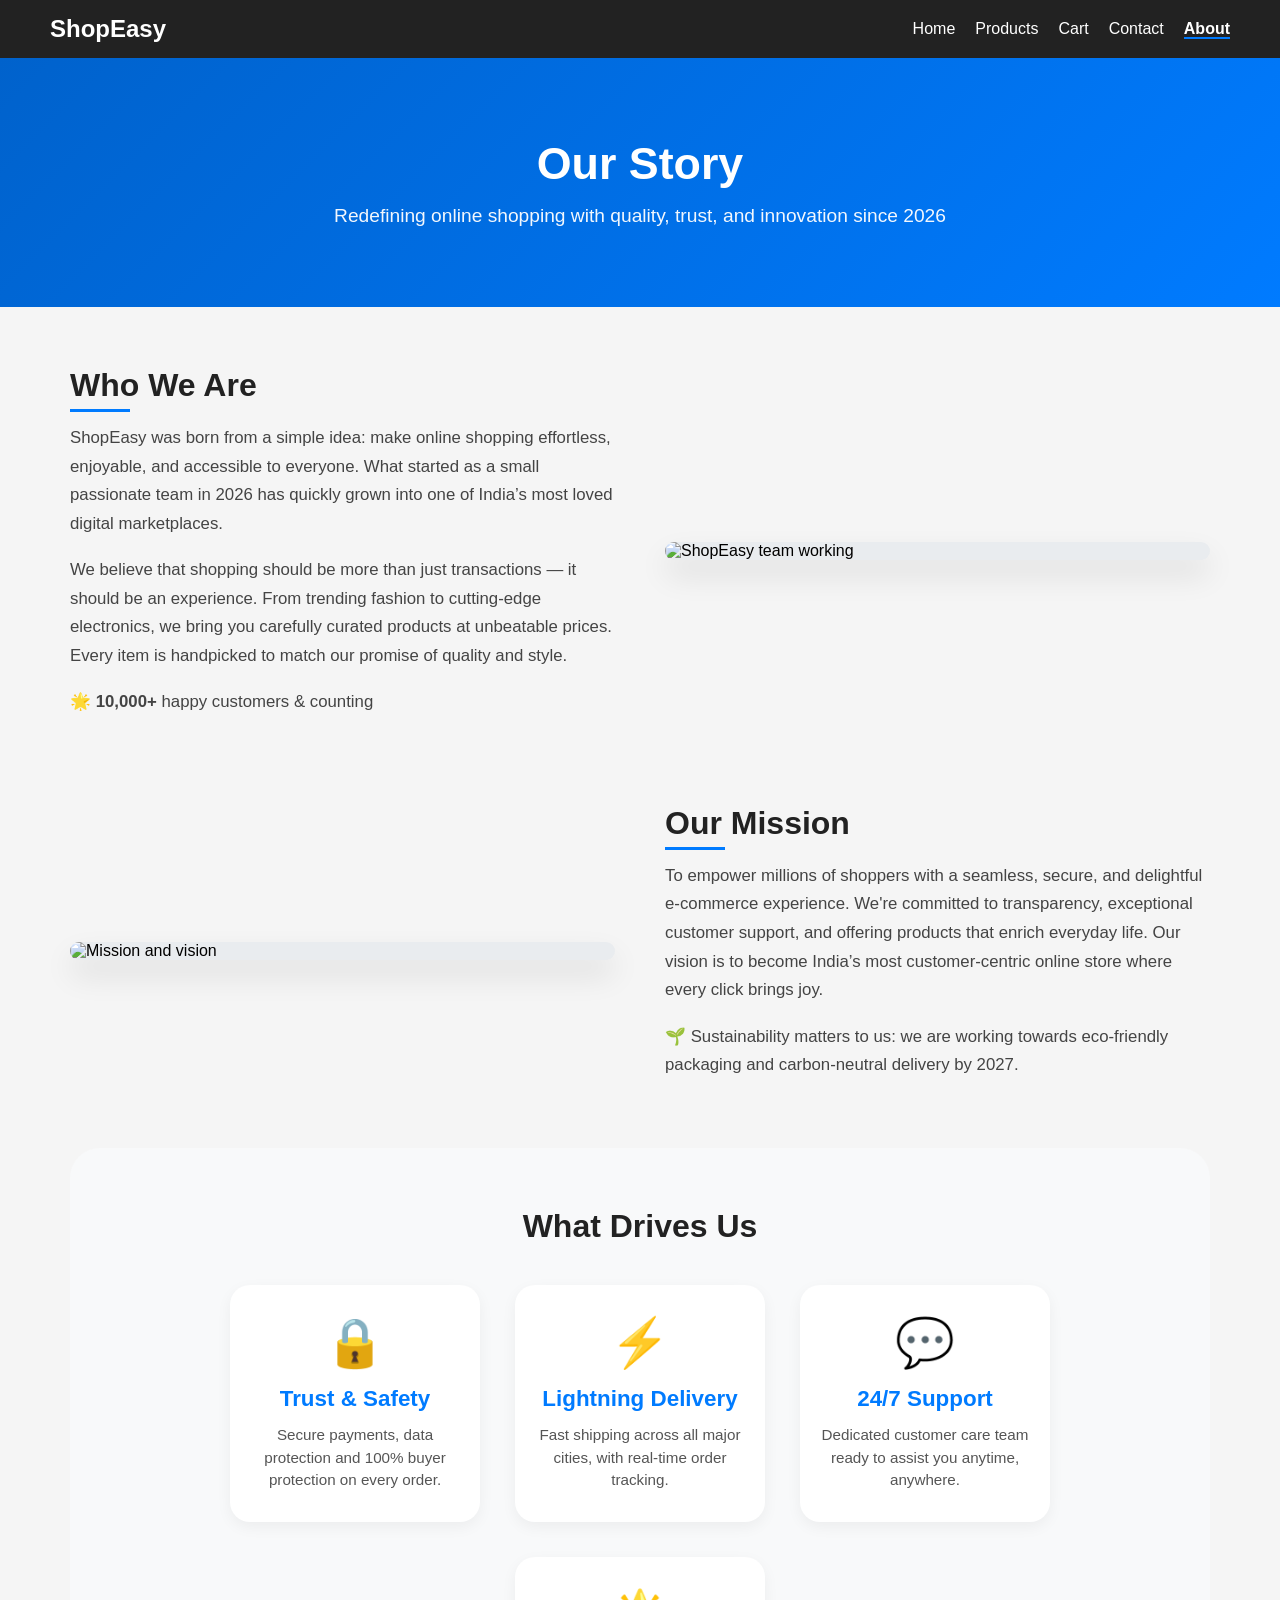
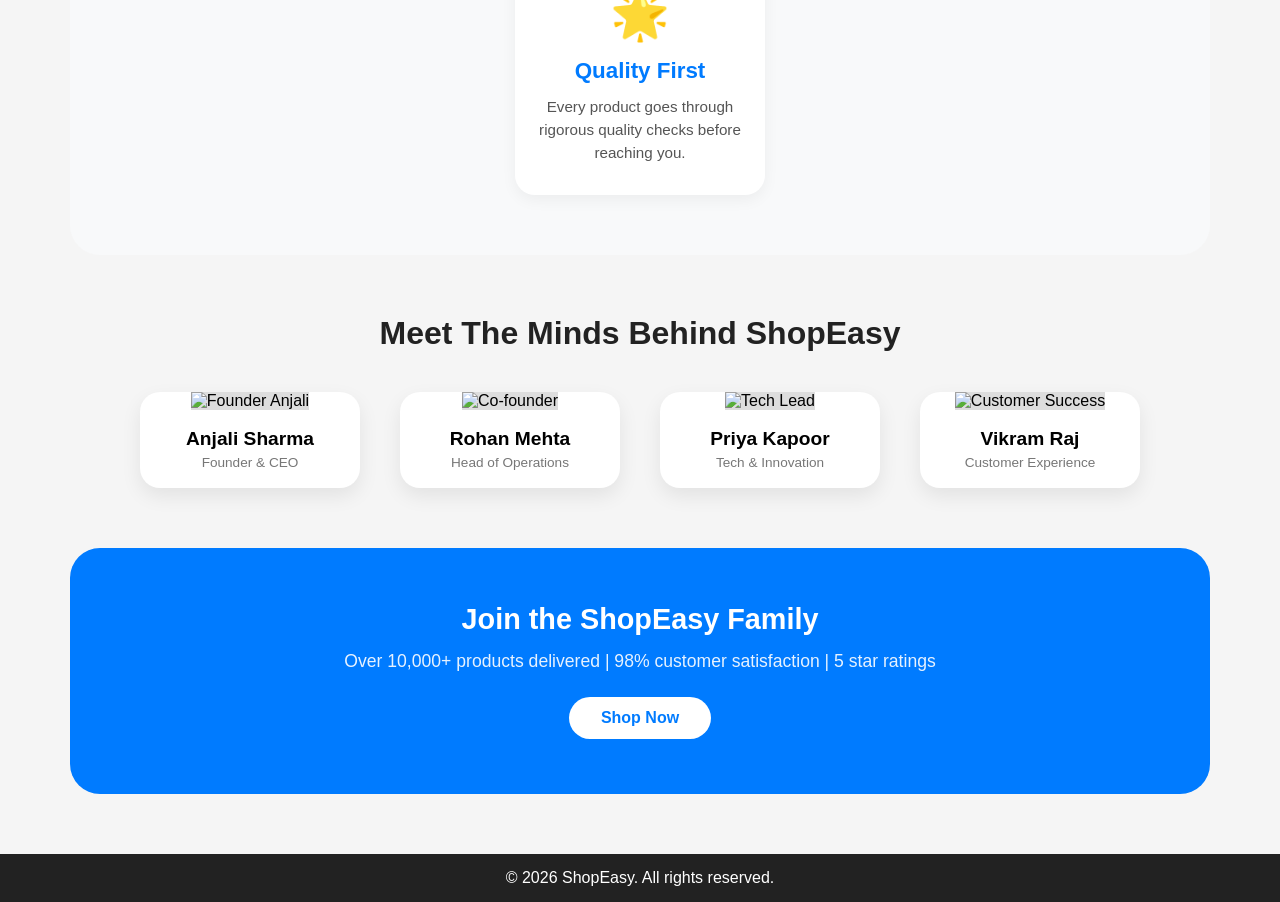
==== about.html @ 206173db "added aboutus page" ====
<!DOCTYPE html>
<html lang="en">
<head>
    <meta charset="UTF-8">
    <meta name="viewport" content="width=device-width, initial-scale=1.0">
    <title>ShopEasy - About Us</title>
    <link rel="stylesheet" href="style.css">
    <style>
        /* Additional about page specific styles - maintaining same design language */
        .about-hero {
            background: linear-gradient(135deg, #0062cc, #007bff);
            text-align: center;
            padding: 80px 20px;
            color: white;
        }

        .about-hero h2 {
            font-size: 2.8rem;
            margin-bottom: 1rem;
        }

        .about-hero p {
            font-size: 1.2rem;
            max-width: 700px;
            margin: 0 auto;
            opacity: 0.95;
        }

        .about-section {
            max-width: 1200px;
            margin: 60px auto;
            padding: 0 30px;
        }

        .story-grid {
            display: flex;
            gap: 50px;
            align-items: center;
            flex-wrap: wrap;
            margin-bottom: 70px;
        }

        .story-text {
            flex: 1;
            min-width: 280px;
        }

        .story-text h3 {
            font-size: 2rem;
            color: #222;
            margin-bottom: 20px;
            position: relative;
            display: inline-block;
        }

        .story-text h3:after {
            content: '';
            position: absolute;
            bottom: -8px;
            left: 0;
            width: 60px;
            height: 3px;
            background: #007bff;
        }

        .story-text p {
            font-size: 1.05rem;
            line-height: 1.7;
            color: #444;
            margin-bottom: 18px;
        }

        .story-image {
            flex: 1;
            min-width: 280px;
            background: #e9ecef;
            border-radius: 20px;
            overflow: hidden;
            box-shadow: 0 15px 30px rgba(0,0,0,0.1);
            transition: transform 0.3s ease;
        }

        .story-image:hover {
            transform: scale(1.02);
        }

        .story-image img {
            width: 100%;
            height: auto;
            display: block;
        }

        .values-section {
            background: #f8f9fa;
            padding: 60px 30px;
            border-radius: 30px;
            margin: 50px 0;
        }

        .values-section h3 {
            text-align: center;
            font-size: 2rem;
            margin-bottom: 40px;
            color: #222;
        }

        .values-grid {
            display: flex;
            justify-content: center;
            gap: 35px;
            flex-wrap: wrap;
            max-width: 1100px;
            margin: 0 auto;
        }

        .value-card {
            background: white;
            padding: 30px 20px;
            border-radius: 20px;
            text-align: center;
            width: 250px;
            box-shadow: 0 5px 15px rgba(0,0,0,0.05);
            transition: all 0.3s ease;
        }

        .value-card:hover {
            transform: translateY(-8px);
            box-shadow: 0 15px 30px rgba(0,0,0,0.1);
        }

        .value-icon {
            font-size: 3rem;
            margin-bottom: 15px;
        }

        .value-card h4 {
            font-size: 1.4rem;
            margin-bottom: 12px;
            color: #007bff;
        }

        .value-card p {
            color: #555;
            font-size: 0.95rem;
            line-height: 1.5;
        }

        .team-section {
            margin-top: 60px;
            margin-bottom: 60px;
        }

        .team-section h3 {
            text-align: center;
            font-size: 2rem;
            margin-bottom: 40px;
            color: #222;
        }

        .team-grid {
            display: flex;
            justify-content: center;
            gap: 40px;
            flex-wrap: wrap;
        }

        .team-member {
            background: white;
            border-radius: 20px;
            overflow: hidden;
            width: 220px;
            text-align: center;
            box-shadow: 0 8px 20px rgba(0,0,0,0.08);
            transition: 0.2s;
        }

        .team-member img {
            width: 100%;
            height: 220px;
            object-fit: cover;
            background: #ddd;
        }

        .team-member h4 {
            margin: 18px 0 5px;
            font-size: 1.2rem;
        }

        .team-member p {
            color: #777;
            font-size: 0.85rem;
            margin-bottom: 18px;
        }

        .cta-about {
            background: #007bff;
            text-align: center;
            padding: 55px 20px;
            border-radius: 30px;
            color: white;
            margin: 50px 0 30px;
        }

        .cta-about h3 {
            font-size: 1.8rem;
            margin-bottom: 15px;
        }

        .cta-about p {
            font-size: 1.1rem;
            max-width: 600px;
            margin: 0 auto 25px;
            opacity: 0.9;
        }

        .cta-button {
            background: white;
            color: #007bff;
            padding: 12px 32px;
            font-size: 1rem;
            border: none;
            border-radius: 40px;
            font-weight: bold;
            cursor: pointer;
            transition: 0.2s;
        }

        .cta-button:hover {
            transform: scale(1.05);
            background: #f0f0f0;
        }

        @media (max-width: 768px) {
            .about-hero h2 { font-size: 2rem; }
            .story-grid { flex-direction: column; }
            .values-grid { gap: 20px; }
            .team-grid { gap: 25px; }
            .about-section { padding: 0 20px; }
        }
    </style>
</head>
<body>

    <!-- Navbar (consistent with original) -->
    <header>
        <nav class="navbar">
            <h1 class="logo">ShopEasy</h1>
            <ul class="nav-links">
                <li><a href="index.html">Home</a></li>
                <li><a href="#">Products</a></li>
                <li><a href="#">Cart</a></li>
                <li><a href="#">Contact</a></li>
                <li><a href="about.html" style="font-weight: bold; border-bottom: 2px solid #007bff;">About</a></li>
            </ul>
        </nav>
    </header>

    <!-- About Hero Section -->
    <section class="about-hero">
        <h2>Our Story</h2>
        <p>Redefining online shopping with quality, trust, and innovation since 2026</p>
    </section>

    <!-- Main About Content -->
    <div class="about-section">
        <!-- Who We Are -->
        <div class="story-grid">
            <div class="story-text">
                <h3>Who We Are</h3>
                <p>ShopEasy was born from a simple idea: make online shopping effortless, enjoyable, and accessible to everyone. What started as a small passionate team in 2026 has quickly grown into one of India’s most loved digital marketplaces.</p>
                <p>We believe that shopping should be more than just transactions — it should be an experience. From trending fashion to cutting-edge electronics, we bring you carefully curated products at unbeatable prices. Every item is handpicked to match our promise of quality and style.</p>
                <p>🌟 <strong>10,000+</strong> happy customers & counting</p>
            </div>
            <div class="story-image">
                <img src="https://placehold.co/600x400/e9ecef/495057?text=ShopEasy+Team" alt="ShopEasy team working">
            </div>
        </div>

        <!-- Our Mission & Vision -->
        <div class="story-grid" style="flex-direction: row-reverse; margin-bottom: 40px;">
            <div class="story-text">
                <h3>Our Mission</h3>
                <p>To empower millions of shoppers with a seamless, secure, and delightful e-commerce experience. We're committed to transparency, exceptional customer support, and offering products that enrich everyday life. Our vision is to become India’s most customer-centric online store where every click brings joy.</p>
                <p>🌱 Sustainability matters to us: we are working towards eco-friendly packaging and carbon-neutral delivery by 2027.</p>
            </div>
            <div class="story-image">
                <img src="https://placehold.co/600x400/e9ecef/495057?text=Mission+Driven" alt="Mission and vision">
            </div>
        </div>

        <!-- Core Values Section -->
        <div class="values-section">
            <h3>What Drives Us</h3>
            <div class="values-grid">
                <div class="value-card">
                    <div class="value-icon">🔒</div>
                    <h4>Trust & Safety</h4>
                    <p>Secure payments, data protection and 100% buyer protection on every order.</p>
                </div>
                <div class="value-card">
                    <div class="value-icon">⚡</div>
                    <h4>Lightning Delivery</h4>
                    <p>Fast shipping across all major cities, with real-time order tracking.</p>
                </div>
                <div class="value-card">
                    <div class="value-icon">💬</div>
                    <h4>24/7 Support</h4>
                    <p>Dedicated customer care team ready to assist you anytime, anywhere.</p>
                </div>
                <div class="value-card">
                    <div class="value-icon">🌟</div>
                    <h4>Quality First</h4>
                    <p>Every product goes through rigorous quality checks before reaching you.</p>
                </div>
            </div>
        </div>

        <!-- Meet the Team -->
        <div class="team-section">
            <h3>Meet The Minds Behind ShopEasy</h3>
            <div class="team-grid">
                <div class="team-member">
                    <img src="https://placehold.co/300x300/cccccc/ffffff?text=Anjali+S" alt="Founder Anjali">
                    <h4>Anjali Sharma</h4>
                    <p>Founder & CEO</p>
                </div>
                <div class="team-member">
                    <img src="https://placehold.co/300x300/cccccc/ffffff?text=Rohan+M" alt="Co-founder">
                    <h4>Rohan Mehta</h4>
                    <p>Head of Operations</p>
                </div>
                <div class="team-member">
                    <img src="https://placehold.co/300x300/cccccc/ffffff?text=Priya+K" alt="Tech Lead">
                    <h4>Priya Kapoor</h4>
                    <p>Tech & Innovation</p>
                </div>
                <div class="team-member">
                    <img src="https://placehold.co/300x300/cccccc/ffffff?text=Vikram+R" alt="Customer Success">
                    <h4>Vikram Raj</h4>
                    <p>Customer Experience</p>
                </div>
            </div>
        </div>

        <!-- Call to action / Achievements -->
        <div class="cta-about">
            <h3>Join the ShopEasy Family</h3>
            <p>Over 10,000+ products delivered | 98% customer satisfaction | 5 star ratings</p>
            <button class="cta-button" onclick="window.location.href='index.html'">Shop Now</button>
        </div>
    </div>

    <!-- Footer (exactly matching original) -->
    <footer>
        <p>© 2026 ShopEasy. All rights reserved.</p>
    </footer>

    <script>
        // Optional: small interactive console greeting to match dynamic spirit (keeps same style)
        console.log("ShopEasy About Us page loaded — crafted with same design language");
        // Also ensure any 'Add to Cart' buttons on main page are not affected. Just for consistency.
    </script>
</body>
</html>
---- style.css ----
* {
    margin: 0;
    padding: 0;
    box-sizing: border-box;
    font-family: Arial, sans-serif;
}

body {
    background-color: #f5f5f5;
}

/* Navbar */
.navbar {
    display: flex;
    justify-content: space-between;
    align-items: center;
    background-color: #222;
    padding: 15px 50px;
    color: white;
}

.nav-links {
    list-style: none;
    display: flex;
}

.nav-links li {
    margin-left: 20px;
}

.nav-links a {
    color: white;
    text-decoration: none;
}

/* Hero */
.hero {
    text-align: center;
    padding: 60px 20px;
    background-color: #007bff;
    color: white;
}

.hero button {
    margin-top: 15px;
    padding: 10px 20px;
    border: none;
    background: white;
    color: #007bff;
    cursor: pointer;
}

/* Products */
.products {
    padding: 40px;
    text-align: center;
}

.product-container {
    display: flex;
    justify-content: center;
    gap: 20px;
    margin-top: 20px;
}

.product-card {
    background: white;
    padding: 15px;
    border-radius: 10px;
    width: 200px;
}

.product-card img {
    width: 100%;
}

.product-card button {
    margin-top: 10px;
    padding: 8px;
    border: none;
    background: #28a745;
    color: white;
    cursor: pointer;
}

/* Footer */
footer {
    text-align: center;
    padding: 15px;
    background: #222;
    color: white;
    margin-top: 20px;
}
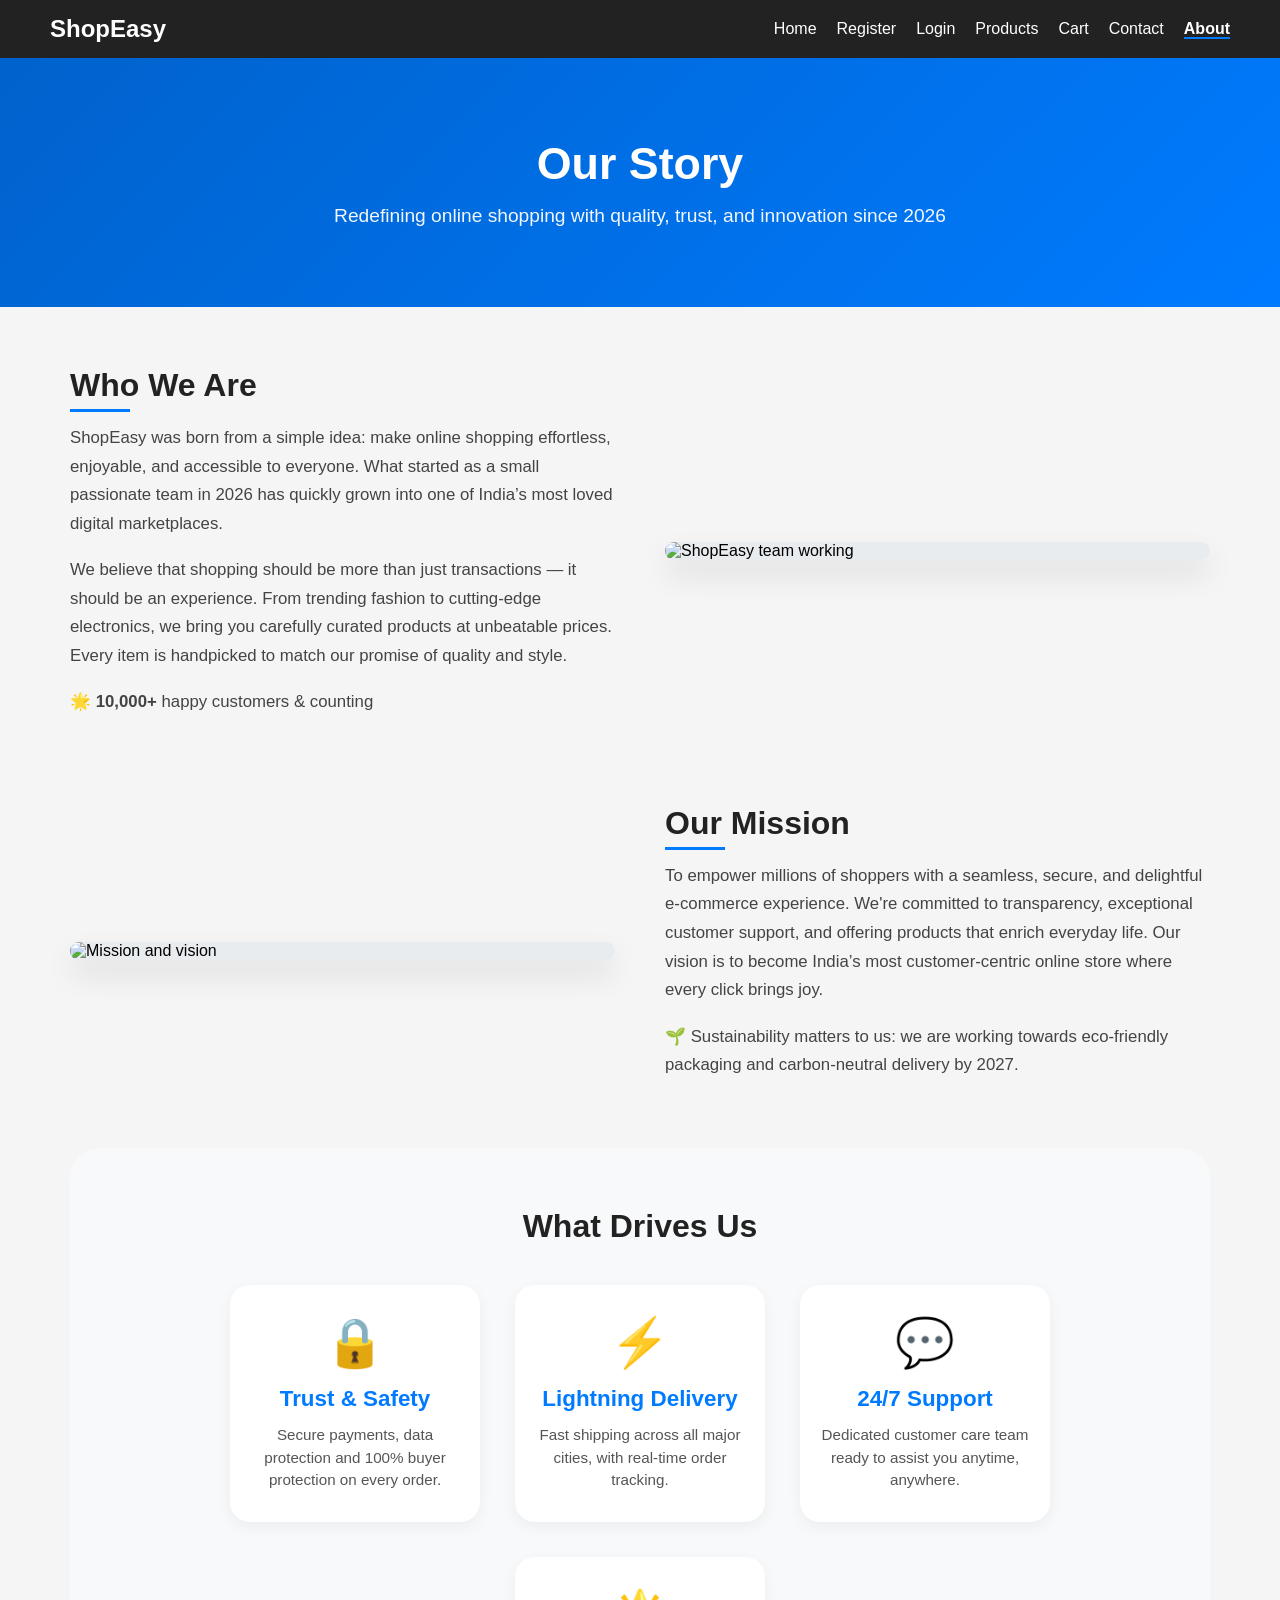
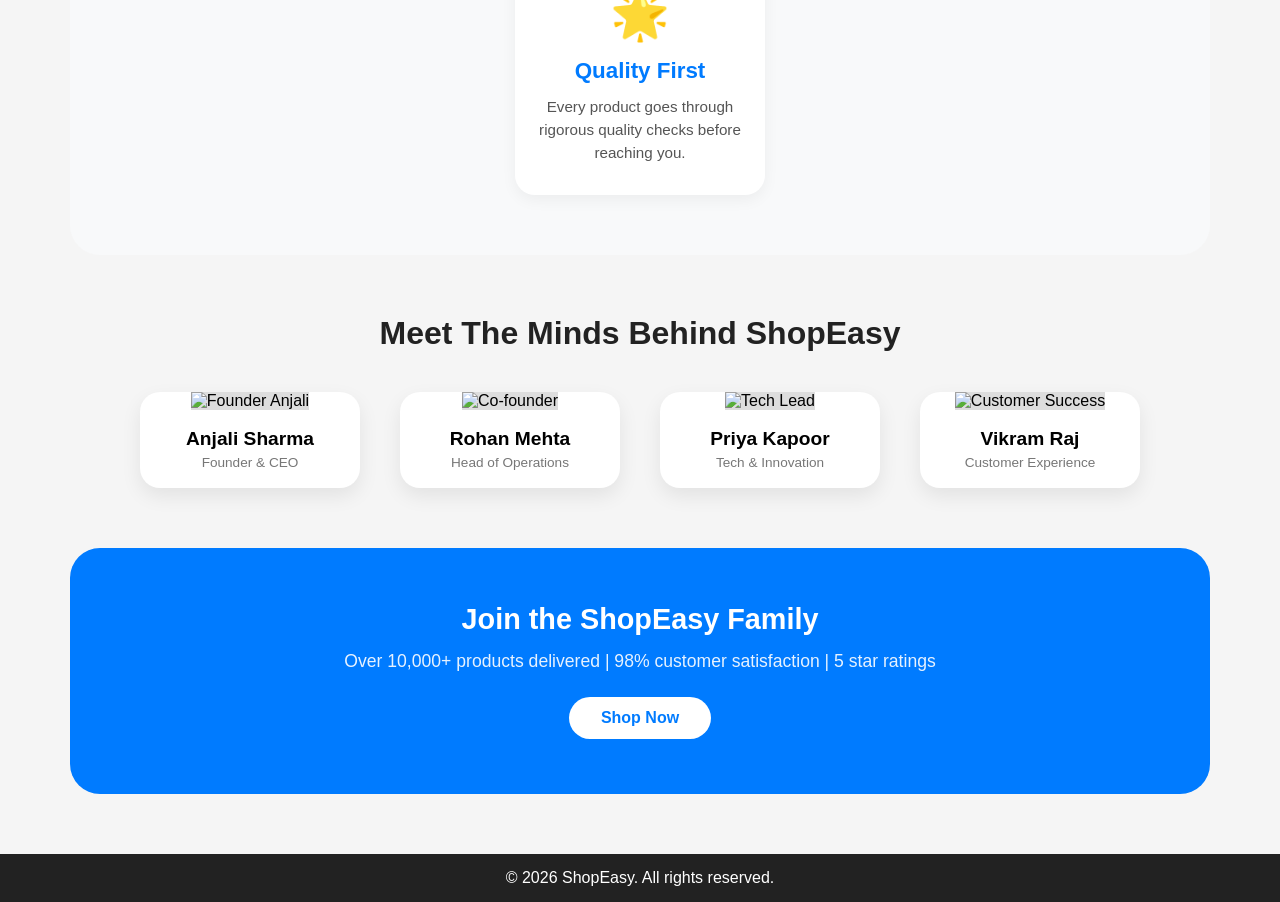
==== commit 8bfcec33: "changed the code in some file" ====
--- a/about.html
+++ b/about.html
@@ -1,5 +1,6 @@
 <!DOCTYPE html>
 <html lang="en">
+
 <head>
     <meta charset="UTF-8">
     <meta name="viewport" content="width=device-width, initial-scale=1.0">
@@ -76,7 +77,7 @@
             background: #e9ecef;
             border-radius: 20px;
             overflow: hidden;
-            box-shadow: 0 15px 30px rgba(0,0,0,0.1);
+            box-shadow: 0 15px 30px rgba(0, 0, 0, 0.1);
             transition: transform 0.3s ease;
         }
 
@@ -119,13 +120,13 @@
             border-radius: 20px;
             text-align: center;
             width: 250px;
-            box-shadow: 0 5px 15px rgba(0,0,0,0.05);
+            box-shadow: 0 5px 15px rgba(0, 0, 0, 0.05);
             transition: all 0.3s ease;
         }
 
         .value-card:hover {
             transform: translateY(-8px);
-            box-shadow: 0 15px 30px rgba(0,0,0,0.1);
+            box-shadow: 0 15px 30px rgba(0, 0, 0, 0.1);
         }
 
         .value-icon {
@@ -170,7 +171,7 @@
             overflow: hidden;
             width: 220px;
             text-align: center;
-            box-shadow: 0 8px 20px rgba(0,0,0,0.08);
+            box-shadow: 0 8px 20px rgba(0, 0, 0, 0.08);
             transition: 0.2s;
         }
 
@@ -231,14 +232,29 @@
         }
 
         @media (max-width: 768px) {
-            .about-hero h2 { font-size: 2rem; }
-            .story-grid { flex-direction: column; }
-            .values-grid { gap: 20px; }
-            .team-grid { gap: 25px; }
-            .about-section { padding: 0 20px; }
+            .about-hero h2 {
+                font-size: 2rem;
+            }
+
+            .story-grid {
+                flex-direction: column;
+            }
+
+            .values-grid {
+                gap: 20px;
+            }
+
+            .team-grid {
+                gap: 25px;
+            }
+
+            .about-section {
+                padding: 0 20px;
+            }
         }
     </style>
 </head>
+
 <body>
 
     <!-- Navbar (consistent with original) -->
@@ -247,6 +263,8 @@
             <h1 class="logo">ShopEasy</h1>
             <ul class="nav-links">
                 <li><a href="index.html">Home</a></li>
+                <li><a href="register.html">Register</a></li>
+                <li><a href="login.html">Login</a></li>
                 <li><a href="#">Products</a></li>
                 <li><a href="#">Cart</a></li>
                 <li><a href="#">Contact</a></li>
@@ -267,8 +285,12 @@
         <div class="story-grid">
             <div class="story-text">
                 <h3>Who We Are</h3>
-                <p>ShopEasy was born from a simple idea: make online shopping effortless, enjoyable, and accessible to everyone. What started as a small passionate team in 2026 has quickly grown into one of India’s most loved digital marketplaces.</p>
-                <p>We believe that shopping should be more than just transactions — it should be an experience. From trending fashion to cutting-edge electronics, we bring you carefully curated products at unbeatable prices. Every item is handpicked to match our promise of quality and style.</p>
+                <p>ShopEasy was born from a simple idea: make online shopping effortless, enjoyable, and accessible to
+                    everyone. What started as a small passionate team in 2026 has quickly grown into one of India’s most
+                    loved digital marketplaces.</p>
+                <p>We believe that shopping should be more than just transactions — it should be an experience. From
+                    trending fashion to cutting-edge electronics, we bring you carefully curated products at unbeatable
+                    prices. Every item is handpicked to match our promise of quality and style.</p>
                 <p>🌟 <strong>10,000+</strong> happy customers & counting</p>
             </div>
             <div class="story-image">
@@ -280,8 +302,12 @@
         <div class="story-grid" style="flex-direction: row-reverse; margin-bottom: 40px;">
             <div class="story-text">
                 <h3>Our Mission</h3>
-                <p>To empower millions of shoppers with a seamless, secure, and delightful e-commerce experience. We're committed to transparency, exceptional customer support, and offering products that enrich everyday life. Our vision is to become India’s most customer-centric online store where every click brings joy.</p>
-                <p>🌱 Sustainability matters to us: we are working towards eco-friendly packaging and carbon-neutral delivery by 2027.</p>
+                <p>To empower millions of shoppers with a seamless, secure, and delightful e-commerce experience. We're
+                    committed to transparency, exceptional customer support, and offering products that enrich everyday
+                    life. Our vision is to become India’s most customer-centric online store where every click brings
+                    joy.</p>
+                <p>🌱 Sustainability matters to us: we are working towards eco-friendly packaging and carbon-neutral
+                    delivery by 2027.</p>
             </div>
             <div class="story-image">
                 <img src="https://placehold.co/600x400/e9ecef/495057?text=Mission+Driven" alt="Mission and vision">
@@ -361,4 +387,5 @@
         // Also ensure any 'Add to Cart' buttons on main page are not affected. Just for consistency.
     </script>
 </body>
+
 </html>
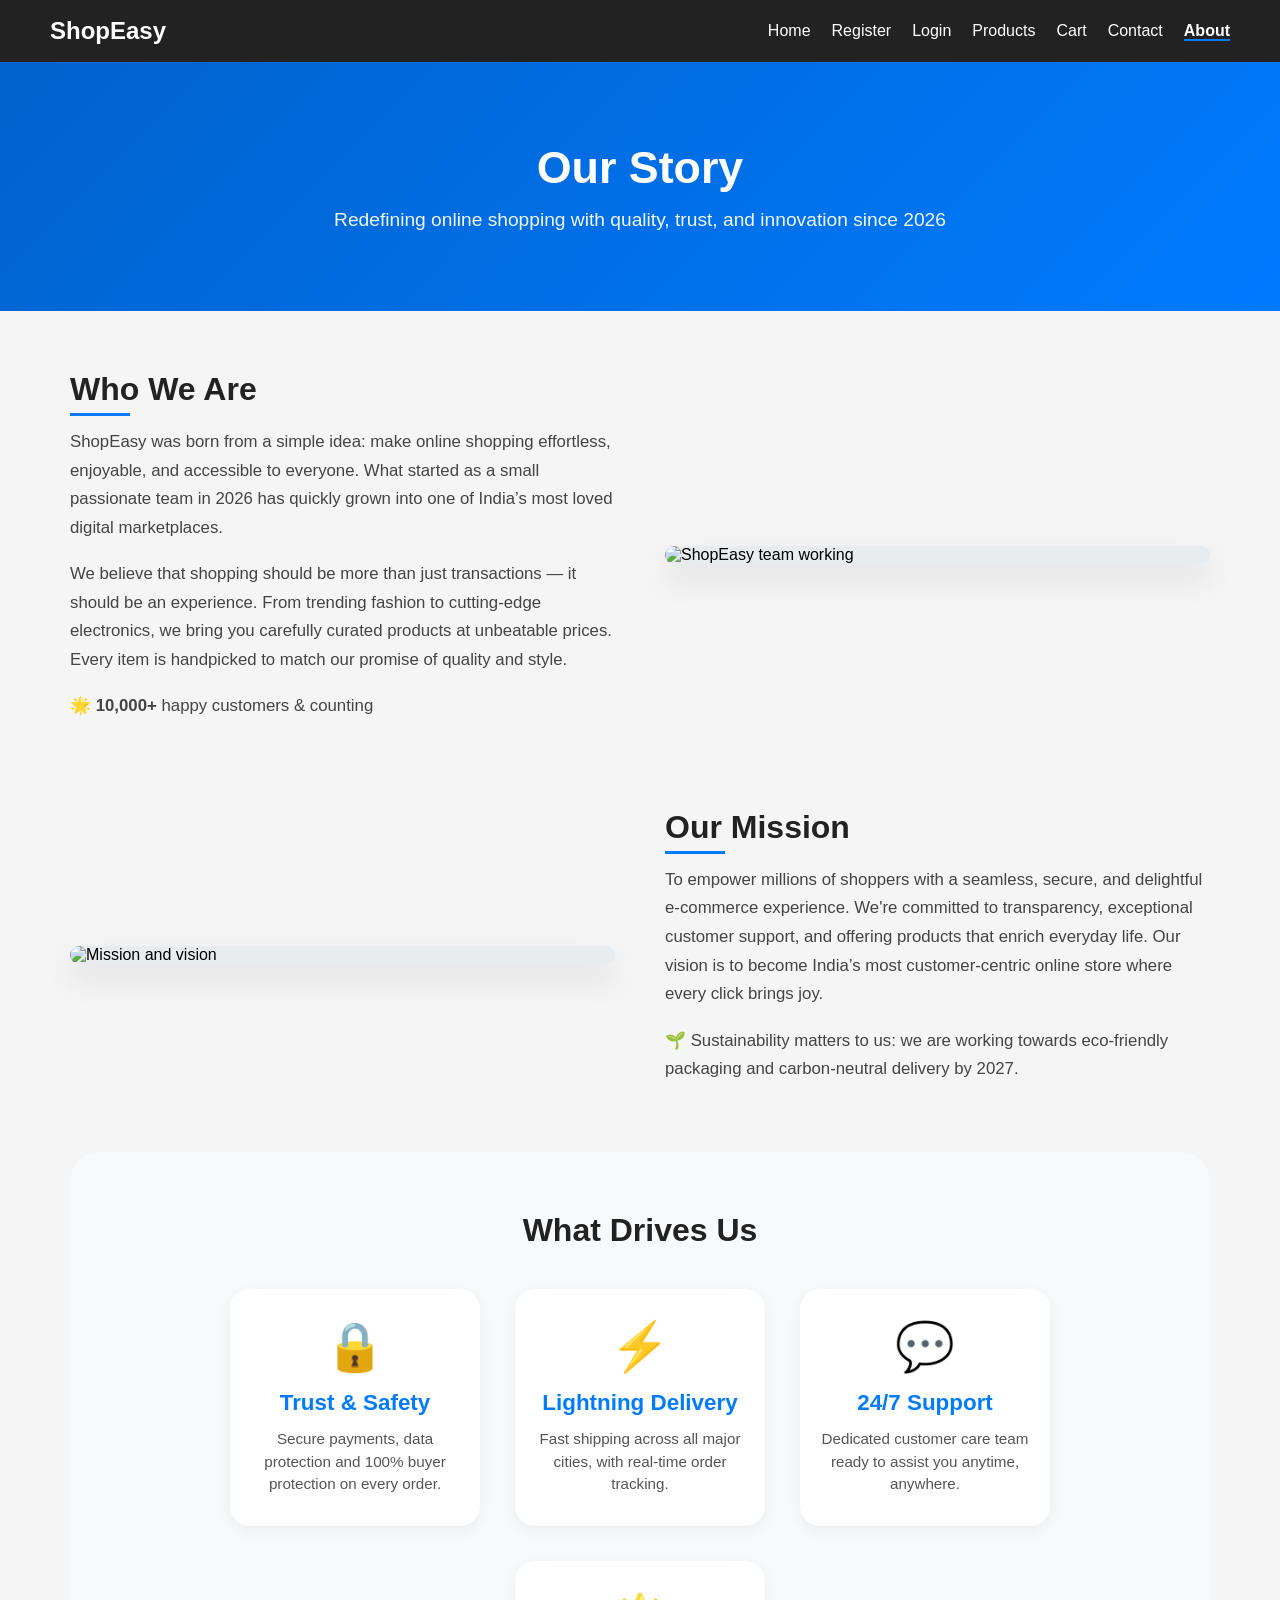
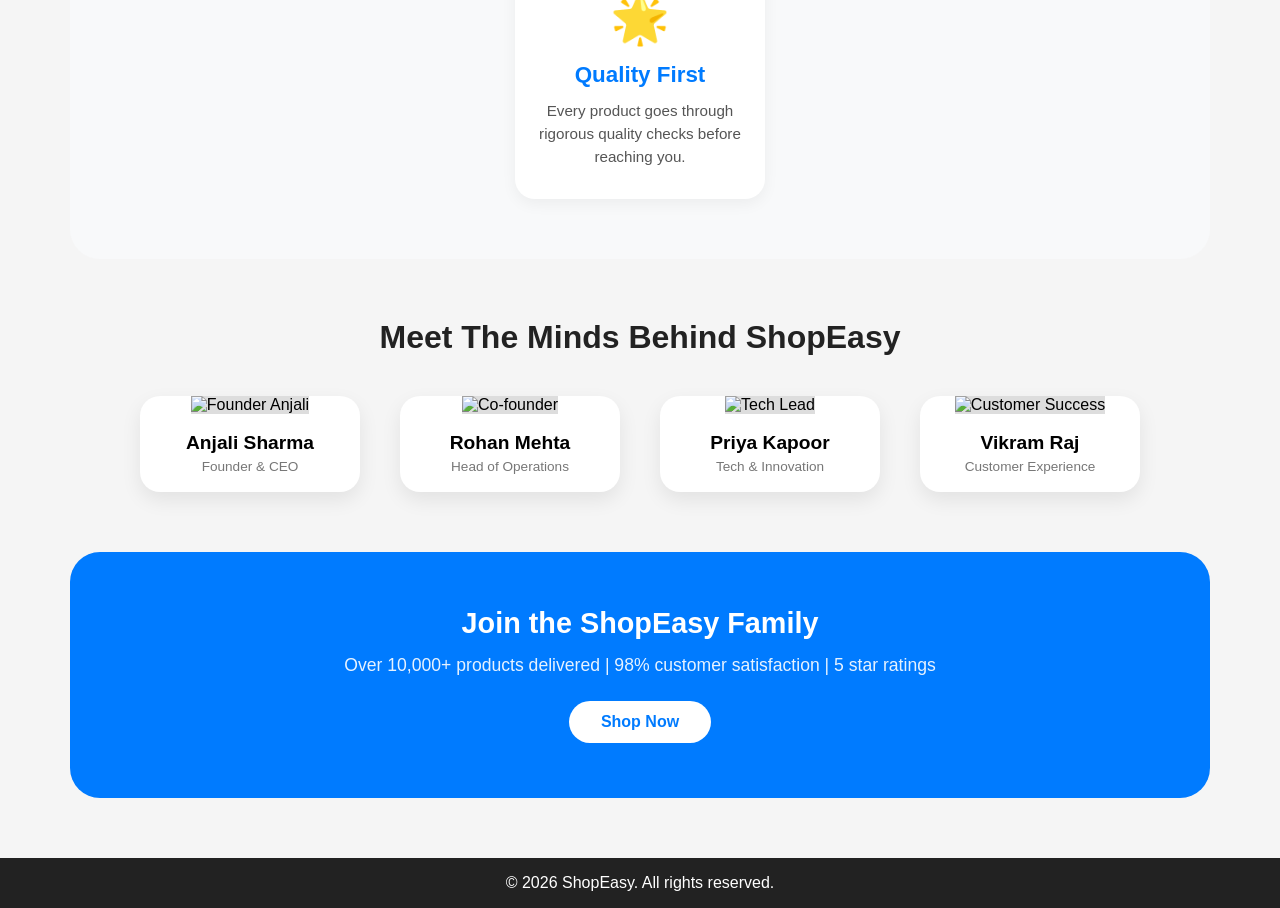
==== commit 6322800e: "final changes" ====
--- a/about.html
+++ b/about.html
@@ -4,7 +4,7 @@
 <head>
     <meta charset="UTF-8">
     <meta name="viewport" content="width=device-width, initial-scale=1.0">
-    <title>ShopEasy - About Us</title>
+    <title>ShopEasy - About-Us</title>
     <link rel="stylesheet" href="style.css">
     <style>
         /* Additional about page specific styles - maintaining same design language */
--- a/style.css
+++ b/style.css
@@ -15,7 +15,7 @@
     justify-content: space-between;
     align-items: center;
     background-color: #222;
-    padding: 15px 50px;
+    padding: 17px 50px;
     color: white;
 }
 
@@ -25,7 +25,7 @@
 }
 
 .nav-links li {
-    margin-left: 20px;
+    margin-left: 21px;
 }
 
 .nav-links a {
@@ -36,14 +36,14 @@
 /* Hero */
 .hero {
     text-align: center;
-    padding: 60px 20px;
+    padding: 61px 20px;
     background-color: #007bff;
     color: white;
 }
 
 .hero button {
     margin-top: 15px;
-    padding: 10px 20px;
+    padding: 11px 21px;
     border: none;
     background: white;
     color: #007bff;
@@ -65,7 +65,7 @@
 
 .product-card {
     background: white;
-    padding: 15px;
+    padding: 14px;
     border-radius: 10px;
     width: 200px;
 }
@@ -75,7 +75,7 @@
 }
 
 .product-card button {
-    margin-top: 10px;
+    margin-top: 11px;
     padding: 8px;
     border: none;
     background: #28a745;
@@ -86,7 +86,7 @@
 /* Footer */
 footer {
     text-align: center;
-    padding: 15px;
+    padding: 16px;
     background: #222;
     color: white;
     margin-top: 20px;
